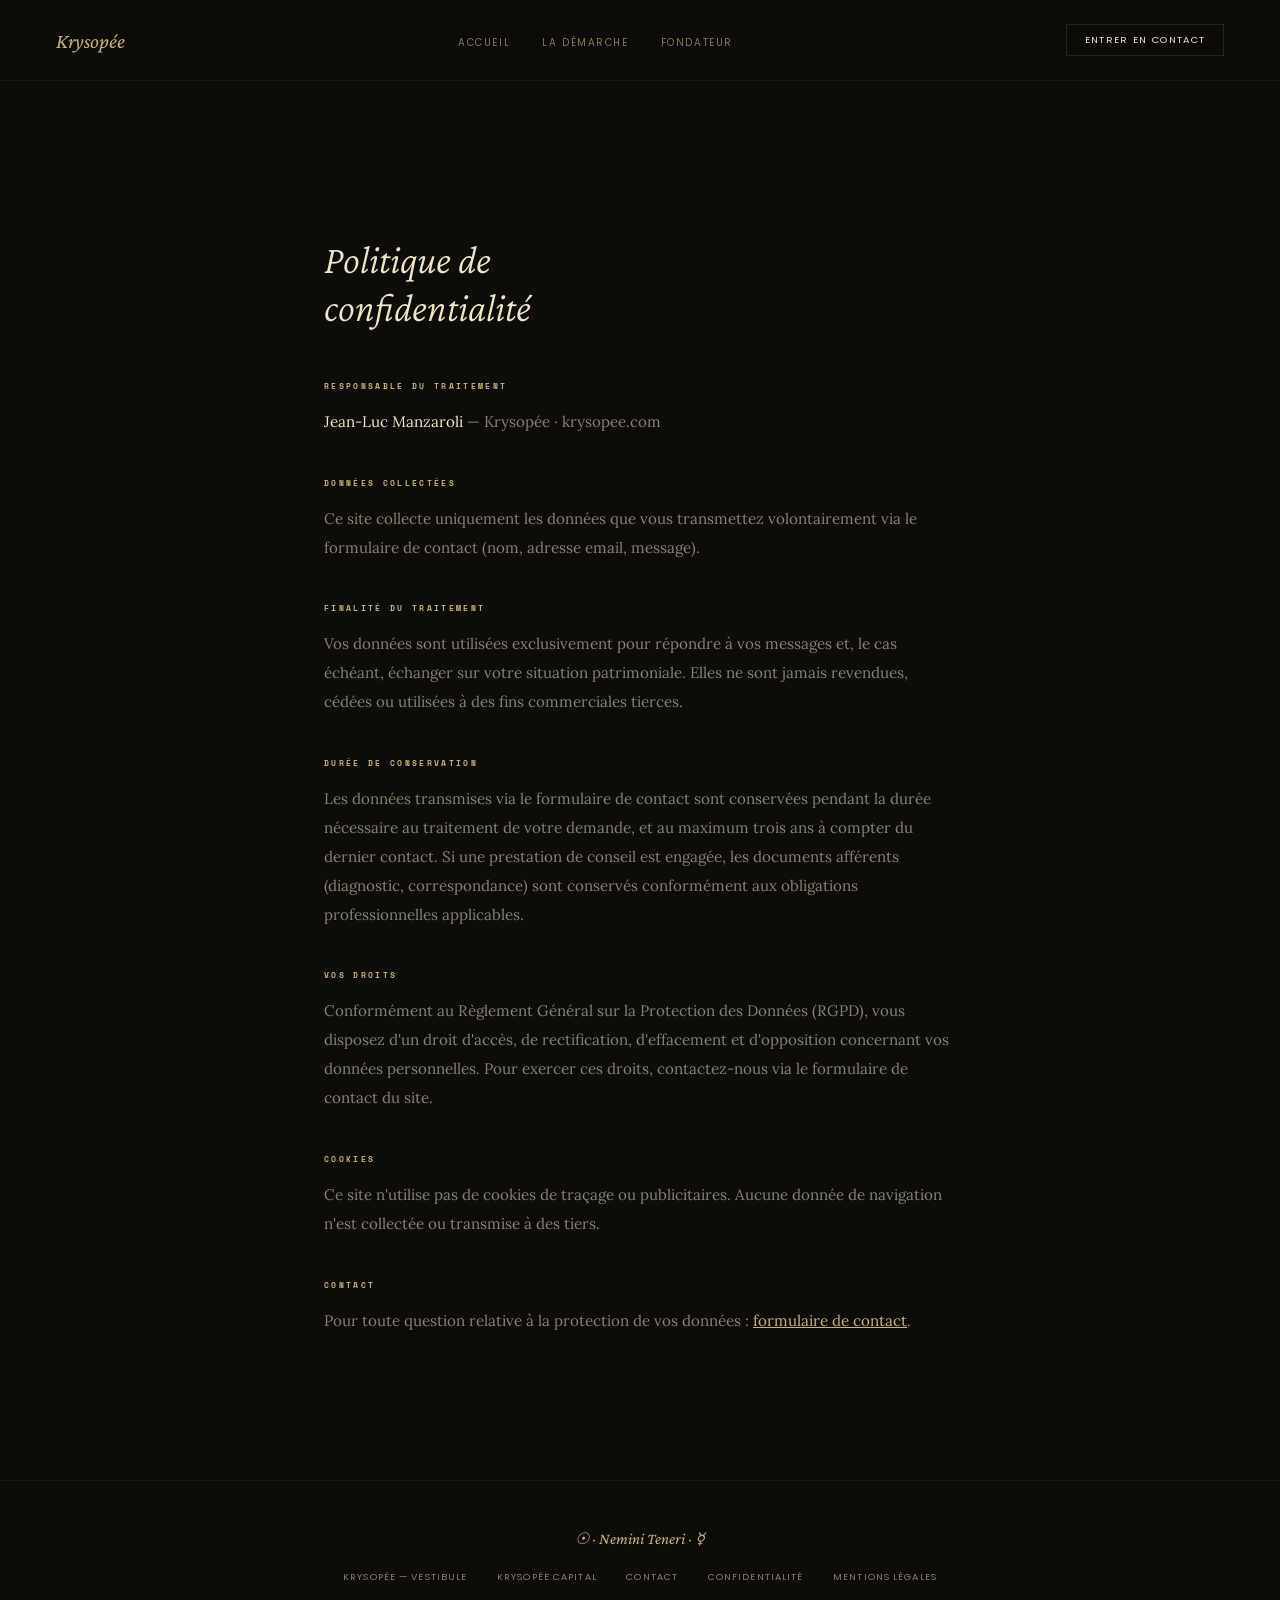
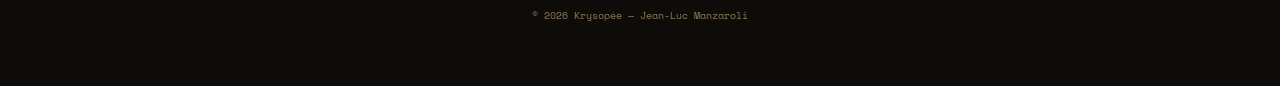
==== confidentialite.html @ d830239b "Add files via upload" ====
<!DOCTYPE html>
<html lang="fr">
<head>
<meta charset="UTF-8">
<meta name="viewport" content="width=device-width, initial-scale=1.0">
<title>Politique de confidentialité · Krysopée</title>
<meta name="description" content="Politique de confidentialité du site krysopee.com.">
<link rel="canonical" href="https://krysopee.com/confidentialite.html">
<link rel="preconnect" href="https://fonts.googleapis.com">
<link rel="preconnect" href="https://fonts.gstatic.com" crossorigin>
<link href="https://fonts.googleapis.com/css2?family=Crimson+Pro:ital,wght@0,300;0,400;1,300;1,400&family=Lora:ital,wght@0,400;1,400&family=Space+Mono:wght@400&family=Poppins:wght@400;500&display=swap" rel="stylesheet">
<link rel="stylesheet" href="style.css">
<style>
.legal-body { max-width: 760px; margin: 0 auto; padding: 8rem 4rem; }
.legal-body h1 { font-family: 'Crimson Pro', serif; font-size: 2.5rem; font-weight: 300; font-style: italic; color: var(--text); margin-bottom: 3rem; line-height: 1.2; }
.legal-body h2 { font-family: 'Space Mono', monospace; font-size: 0.52rem; letter-spacing: 0.28em; text-transform: uppercase; color: var(--or); margin: 2.5rem 0 1rem; }
.legal-body p { font-size: 0.95rem; font-weight: 300; line-height: 1.9; color: var(--gris-chaud); margin-bottom: 1rem; }
.legal-body p strong { font-weight: 400; color: var(--text); }
@media (max-width: 900px) { .legal-body { padding: 6rem 1.5rem; } }
</style>
</head>
<body>

<nav id="nav">
  <a href="index.html" class="nav-marque">Krysopée</a>
  <ul class="nav-links">
    <li><a href="conseil.html">Accueil</a></li>
    <li><a href="service.html">La Démarche</a></li>
    <li><a href="fondateur.html">Fondateur</a></li>
  </ul>
  <a href="contact.html" class="nav-contact">Entrer en contact</a>
</nav>

<div class="legal-body">
  <h1>Politique de<br>confidentialité</h1>

  <h2>Responsable du traitement</h2>
  <p><strong>Jean-Luc Manzaroli</strong> — Krysopée · krysopee.com</p>

  <h2>Données collectées</h2>
  <p>Ce site collecte uniquement les données que vous transmettez volontairement via le formulaire de contact (nom, adresse email, message).</p>

  <h2>Finalité du traitement</h2>
  <p>Vos données sont utilisées exclusivement pour répondre à vos messages et, le cas échéant, échanger sur votre situation patrimoniale. Elles ne sont jamais revendues, cédées ou utilisées à des fins commerciales tierces.</p>

  <h2>Durée de conservation</h2>
  <p>Les données transmises via le formulaire de contact sont conservées pendant la durée nécessaire au traitement de votre demande, et au maximum trois ans à compter du dernier contact. Si une prestation de conseil est engagée, les documents afférents (diagnostic, correspondance) sont conservés conformément aux obligations professionnelles applicables.</p>

  <h2>Vos droits</h2>
  <p>Conformément au Règlement Général sur la Protection des Données (RGPD), vous disposez d'un droit d'accès, de rectification, d'effacement et d'opposition concernant vos données personnelles. Pour exercer ces droits, contactez-nous via le formulaire de contact du site.</p>

  <h2>Cookies</h2>
  <p>Ce site n'utilise pas de cookies de traçage ou publicitaires. Aucune donnée de navigation n'est collectée ou transmise à des tiers.</p>

  <h2>Contact</h2>
  <p>Pour toute question relative à la protection de vos données : <a href="contact.html" style="color:var(--or);">formulaire de contact</a>.</p>
</div>

<footer>
  <span class="foot-devise">☉ · Nemini Teneri · ☿</span>
  <div class="foot-liens">
    <a href="index.html">Krysopée — Vestibule</a>
    <a href="https://krysopee.capital" target="_blank" rel="noopener">Krysopée.capital</a>
    <a href="contact.html">Contact</a>
    <a href="confidentialite.html">Confidentialité</a>
    <a href="mentions-legales.html">Mentions légales</a>
  </div>
  <span class="foot-note">© 2026 Krysopée — Jean-Luc Manzaroli</span>
</footer>

</body>
</html>
---- style.css ----
/* ═══════════════════════════════════════════════════════════
   KRYSOPÉE.COM — feuille de style partagée
   Mêmes tokens que krysopee.capital (identité de marque commune)
   ═══════════════════════════════════════════════════════════ */

:root {
  --k-black:   #080604;
  --k-bg:      #0E0C08;
  --k-bg-2:    #161209;
  --k-bg-3:    #1E180E;
  --k-gold:    #C8B47A;
  --k-gold-2:  #A8945A;
  --k-ivory:   #F0E6C8;
  --k-muted:   #8A7A5A;
  --k-border:  #2A2218;

  --bg:        var(--k-bg);
  --text:      var(--k-ivory);
  --text-sec:  var(--k-muted);
  --or:        var(--k-gold);
  --or-2:      var(--k-gold-2);
  --bord:      var(--k-border);
  --bord-pale: rgba(200,180,122,0.15);
  --bord-fin:  rgba(200,180,122,0.08);
  --gris-chaud:#8A8070;
}

* { box-sizing: border-box; }
body {
  margin: 0;
  background: var(--k-bg);
  color: var(--k-ivory);
  font-family: 'Lora', serif;
}
a { color: inherit; }
img { max-width: 100%; }

/* ── NAV ─────────────────────────────────────────────────── */
nav#nav {
  position: sticky; top: 0; z-index: 100;
  display: flex; align-items: center; justify-content: space-between;
  padding: 1.5rem 3.5rem;
  background: rgba(14,12,8,0.92);
  backdrop-filter: blur(6px);
  border-bottom: 0.5px solid var(--bord-fin);
}
.nav-marque {
  font-family: 'Crimson Pro', serif;
  font-style: italic;
  font-size: 1.3rem;
  color: var(--or);
  text-decoration: none;
}
.nav-links { display: flex; flex-wrap: nowrap; gap: 2rem; list-style: none; margin: 0; padding: 0; }
.nav-links a {
  font-family: 'Poppins', sans-serif;
  font-weight: 400;
  font-size: 0.62rem;
  letter-spacing: 0.16em;
  text-transform: uppercase;
  color: var(--text-sec);
  text-decoration: none;
  white-space: nowrap;
  transition: color 0.25s;
}
.nav-links a:hover, .nav-links a.active { color: var(--or); }
.nav-contact {
  font-family: 'Poppins', sans-serif;
  font-size: 0.6rem;
  letter-spacing: 0.14em;
  text-transform: uppercase;
  border: 1px solid var(--bord-pale);
  padding: 0.5rem 1.1rem;
  text-decoration: none;
  color: var(--k-ivory);
  transition: color 0.25s, border-color 0.25s;
}
.nav-contact:hover { color: var(--or); border-color: rgba(200,180,122,0.4); }

@media (max-width: 780px) {
  nav#nav { padding: 1.2rem 1.5rem; }
  .nav-links { display: none; }
}

/* ── HERO générique ──────────────────────────────────────── */
.hero {
  max-width: 760px;
  margin: 0 auto;
  padding: 7rem 2rem 5rem;
  text-align: center;
}
.hero-eyebrow {
  font-family: 'Poppins', sans-serif;
  font-size: 0.62rem;
  letter-spacing: 0.24em;
  text-transform: uppercase;
  color: var(--or-2);
  margin-bottom: 1.5rem;
}
.hero h1 {
  font-family: 'Crimson Pro', serif;
  font-weight: 300;
  font-style: italic;
  font-size: clamp(2rem, 4.2vw, 3rem);
  line-height: 1.25;
  margin: 0 0 1.5rem;
  color: var(--k-ivory);
}
.hero p {
  font-size: 1.02rem;
  line-height: 1.85;
  color: var(--gris-chaud);
  margin-bottom: 2.2rem;
}
.hero-cta {
  display: inline-block;
  font-family: 'Poppins', sans-serif;
  font-size: 0.64rem;
  letter-spacing: 0.14em;
  text-transform: uppercase;
  color: var(--or);
  text-decoration: none;
  border-bottom: 1px solid var(--bord-pale);
  padding-bottom: 3px;
}

/* ── SECTION générique ───────────────────────────────────── */
section.bloc {
  max-width: 720px;
  margin: 0 auto;
  padding: 5rem 2rem;
}
section.bloc + section.bloc { border-top: 1px solid var(--bord-fin); }
.bloc-eyebrow {
  font-family: 'Poppins', sans-serif;
  font-size: 0.6rem;
  letter-spacing: 0.2em;
  text-transform: uppercase;
  color: var(--or-2);
  margin-bottom: 1rem;
}
.bloc h2 {
  font-family: 'Crimson Pro', serif;
  font-weight: 300;
  font-style: italic;
  font-size: 1.9rem;
  margin: 0 0 1.75rem;
}
.bloc p {
  font-size: 1rem;
  line-height: 1.85;
  color: var(--k-ivory);
  margin-bottom: 1.4rem;
}
.exergue {
  font-family: 'Crimson Pro', serif;
  font-style: italic;
  font-size: 1.4rem;
  font-weight: 300;
  text-align: center;
  color: var(--or);
  line-height: 1.5;
  margin: 2.5rem 0 1.25rem;
}

/* ── VOLETS (cartes à trois colonnes) ────────────────────── */
.volets { display: grid; grid-template-columns: repeat(3, 1fr); gap: 1.5rem; margin: 2.5rem 0; }
.volet { padding: 1.75rem 1.5rem; background: var(--k-bg-2); border: 1px solid var(--bord-fin); }
.volet-num { font-family: 'Space Mono', monospace; font-size: 0.7rem; color: var(--or-2); margin-bottom: 0.75rem; }
.volet h3 { font-family: 'Lora', serif; font-size: 1.05rem; font-weight: 400; margin: 0 0 0.6rem; color: var(--k-ivory); }
.volet p { font-size: 0.88rem; color: var(--gris-chaud); line-height: 1.6; margin: 0; }
@media (max-width: 720px) { .volets { grid-template-columns: 1fr; } }

/* ── ENCADRÉS (limites, avertissements) ──────────────────── */
.limite {
  margin-top: 2rem;
  padding: 1.5rem 1.75rem;
  border-left: 2px solid var(--or-2);
  background: rgba(200,180,122,0.03);
  font-size: 0.92rem;
  line-height: 1.75;
  color: var(--gris-chaud);
}
.limite strong { color: var(--k-ivory); font-weight: 400; font-style: italic; }

.mention-sobre {
  margin-top: 2rem;
  padding-top: 2rem;
  border-top: 1px solid var(--bord-fin);
  text-align: center;
}
.mention-sobre .label {
  font-family: 'Poppins', sans-serif;
  font-size: 0.6rem;
  letter-spacing: 0.18em;
  text-transform: uppercase;
  color: var(--or-2);
  margin-bottom: 0.75rem;
}
.mention-sobre p.texte {
  max-width: 520px;
  margin: 0 auto;
  font-size: 0.95rem;
  color: var(--gris-chaud);
}

/* ── SIGNATURE / FONDATEUR ───────────────────────────────── */
.signature {
  font-family: 'Space Mono', monospace;
  font-size: 0.65rem;
  letter-spacing: 0.1em;
  color: var(--or);
  text-transform: uppercase;
  margin-top: 1.5rem;
}
.portrait-fondateur {
  width: 140px; height: 140px; border-radius: 50%; overflow: hidden;
  border: 0.5px solid var(--bord-pale);
  margin: 0 auto 2rem;
}
.portrait-fondateur img { width: 100%; height: 100%; object-fit: cover; filter: grayscale(10%) brightness(0.94); display: block; }

/* ── CONTACT ──────────────────────────────────────────────── */
.contact-hero { max-width: 620px; margin: 0 auto; text-align: center; padding: 7rem 2rem 2.5rem; }
.contact-zone { max-width: 480px; margin: 0 auto; padding: 0 2rem 6rem; }
.contact-form-simple { display: flex; flex-direction: column; gap: 1.5rem; }
.contact-form-simple input,
.contact-form-simple textarea {
  background: transparent; border: none; border-bottom: 0.5px solid var(--bord-fin);
  color: var(--text); padding: 1rem 0.2rem;
  font-family: 'Lora', Georgia, serif; font-size: 1rem; font-style: italic;
  outline: none; width: 100%; resize: none; transition: border-color 0.3s;
}
.contact-form-simple input::placeholder,
.contact-form-simple textarea::placeholder { color: var(--text-sec); opacity: 0.5; font-style: italic; }
.contact-form-simple input:focus,
.contact-form-simple textarea:focus { border-color: rgba(200,180,122,0.5); }
.contact-form-simple textarea { height: 130px; }
.contact-envoyer-simple {
  background: transparent; border: none; border-top: 0.5px solid var(--bord-fin);
  color: var(--or); padding: 1.1rem;
  font-family: 'Poppins', sans-serif; font-weight: 400;
  font-size: 0.6rem; letter-spacing: 0.28em; text-transform: uppercase;
  cursor: pointer; width: 100%; text-align: center; transition: all 0.3s; margin-top: 0.5rem;
}
.contact-envoyer-simple:hover { background: rgba(200,180,122,0.06); }
.contact-rgpd-simple {
  font-family: 'Poppins', sans-serif; font-weight: 300; font-size: 0.68rem;
  color: var(--text-sec); opacity: 0.5; line-height: 1.7; margin-top: 1.5rem; text-align: center;
}
.contact-confirm {
  display: none; padding: 1.5rem; border: 0.5px solid var(--bord-pale); margin-bottom: 1.5rem; text-align: center;
}
.contact-confirm p { font-family: 'Lora', Georgia, serif; font-style: italic; color: var(--or); font-size: 0.95rem; }

/* ── FOOTER ───────────────────────────────────────────────── */
footer {
  text-align: center;
  padding: 3rem 2rem 4rem;
  border-top: 1px solid var(--bord-fin);
}
.foot-devise {
  display: block;
  font-family: 'Crimson Pro', serif;
  font-style: italic;
  color: var(--or);
  font-size: 1rem;
  margin-bottom: 1rem;
}
.foot-liens a {
  font-family: 'Poppins', sans-serif;
  font-size: 0.58rem;
  letter-spacing: 0.12em;
  text-transform: uppercase;
  color: var(--gris-chaud);
  text-decoration: none;
  margin: 0 0.8rem;
}
.foot-liens a:hover { color: var(--or); }
.foot-note {
  display: block;
  margin-top: 1.5rem;
  font-family: 'Space Mono', monospace;
  font-size: 0.6rem;
  color: var(--k-muted);
}

@media (max-width: 900px) {
  .contact-hero { padding: 5rem 1.5rem 2.5rem; }
  .contact-zone { padding: 0 1.5rem 4rem; }
}
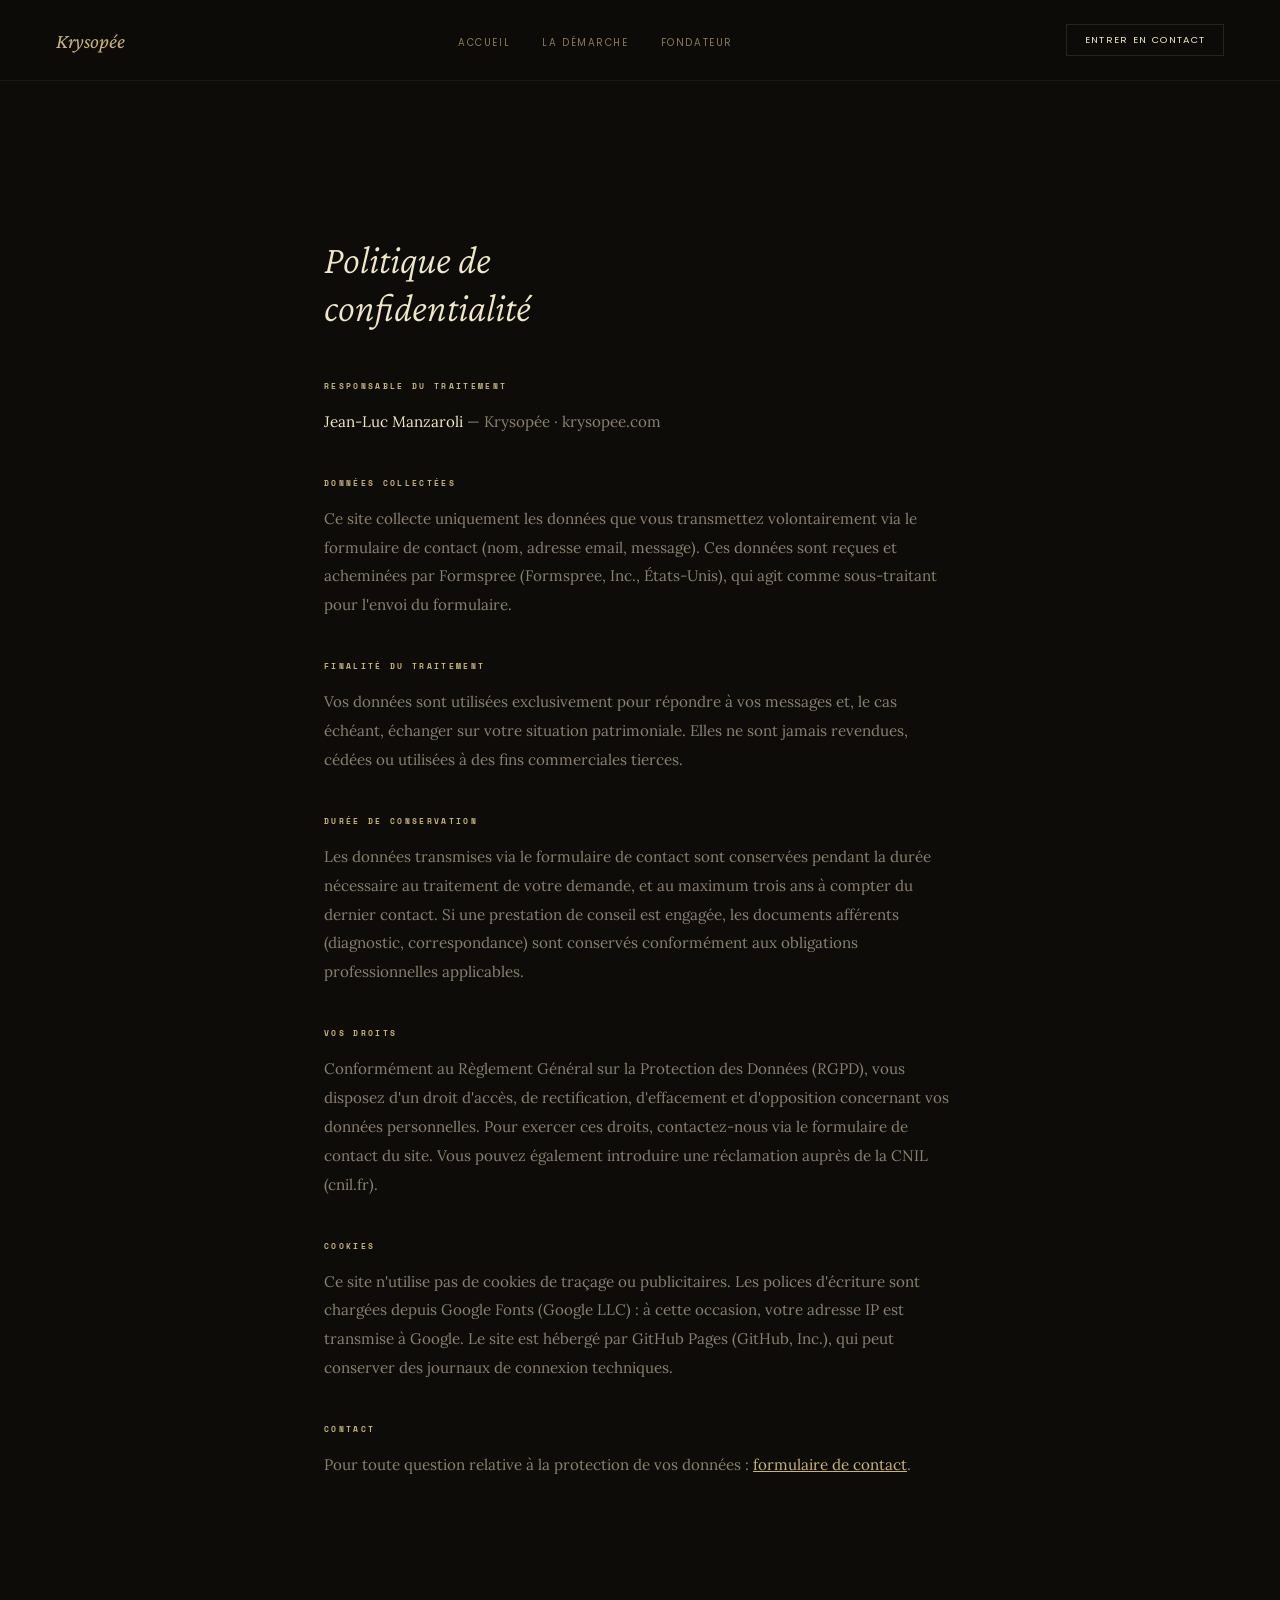
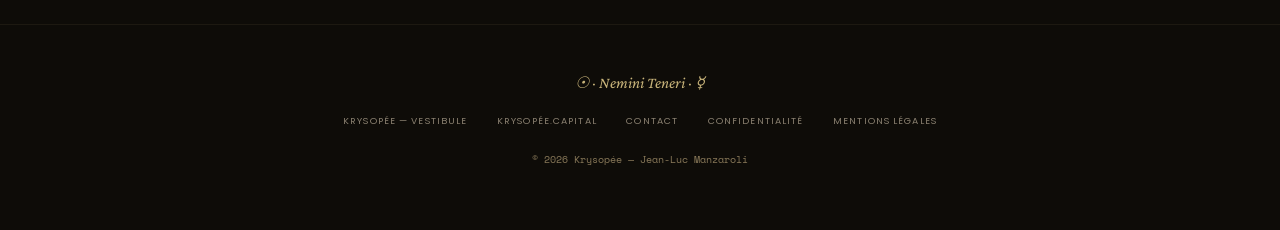
==== commit dc1ab93c: "Revise data collection and rights sections in privacy policy Updated privacy policy to include infor" ====
--- a/confidentialite.html
+++ b/confidentialite.html
@@ -38,7 +38,7 @@
   <p><strong>Jean-Luc Manzaroli</strong> — Krysopée · krysopee.com</p>
 
   <h2>Données collectées</h2>
-  <p>Ce site collecte uniquement les données que vous transmettez volontairement via le formulaire de contact (nom, adresse email, message).</p>
+  <p>Ce site collecte uniquement les données que vous transmettez volontairement via le formulaire de contact (nom, adresse email, message). Ces données sont reçues et acheminées par Formspree (Formspree, Inc., États-Unis), qui agit comme sous-traitant pour l'envoi du formulaire.</p>
 
   <h2>Finalité du traitement</h2>
   <p>Vos données sont utilisées exclusivement pour répondre à vos messages et, le cas échéant, échanger sur votre situation patrimoniale. Elles ne sont jamais revendues, cédées ou utilisées à des fins commerciales tierces.</p>
@@ -47,10 +47,10 @@
   <p>Les données transmises via le formulaire de contact sont conservées pendant la durée nécessaire au traitement de votre demande, et au maximum trois ans à compter du dernier contact. Si une prestation de conseil est engagée, les documents afférents (diagnostic, correspondance) sont conservés conformément aux obligations professionnelles applicables.</p>
 
   <h2>Vos droits</h2>
-  <p>Conformément au Règlement Général sur la Protection des Données (RGPD), vous disposez d'un droit d'accès, de rectification, d'effacement et d'opposition concernant vos données personnelles. Pour exercer ces droits, contactez-nous via le formulaire de contact du site.</p>
+  <p>Conformément au Règlement Général sur la Protection des Données (RGPD), vous disposez d'un droit d'accès, de rectification, d'effacement et d'opposition concernant vos données personnelles. Pour exercer ces droits, contactez-nous via le formulaire de contact du site. Vous pouvez également introduire une réclamation auprès de la CNIL (cnil.fr).</p>
 
   <h2>Cookies</h2>
-  <p>Ce site n'utilise pas de cookies de traçage ou publicitaires. Aucune donnée de navigation n'est collectée ou transmise à des tiers.</p>
+  <p>Ce site n'utilise pas de cookies de traçage ou publicitaires. Les polices d'écriture sont chargées depuis Google Fonts (Google LLC) : à cette occasion, votre adresse IP est transmise à Google. Le site est hébergé par GitHub Pages (GitHub, Inc.), qui peut conserver des journaux de connexion techniques.</p>
 
   <h2>Contact</h2>
   <p>Pour toute question relative à la protection de vos données : <a href="contact.html" style="color:var(--or);">formulaire de contact</a>.</p>
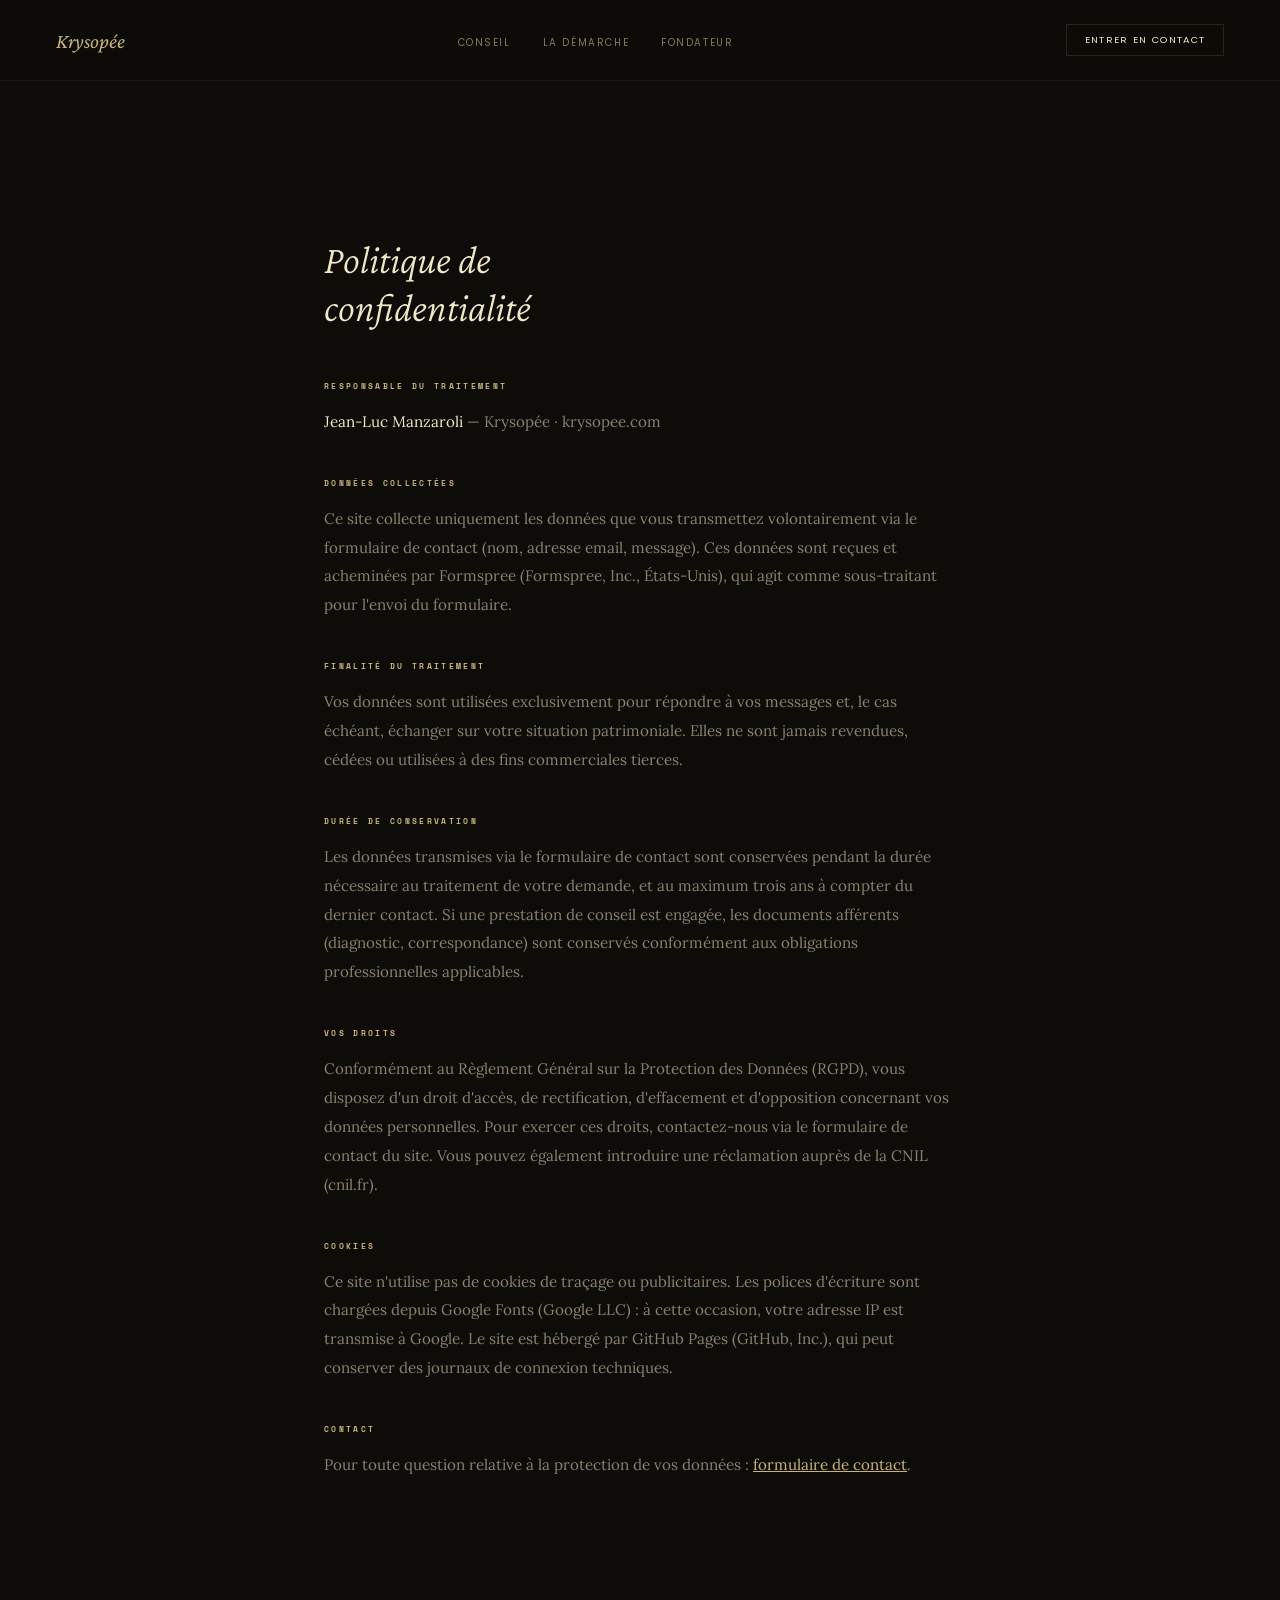
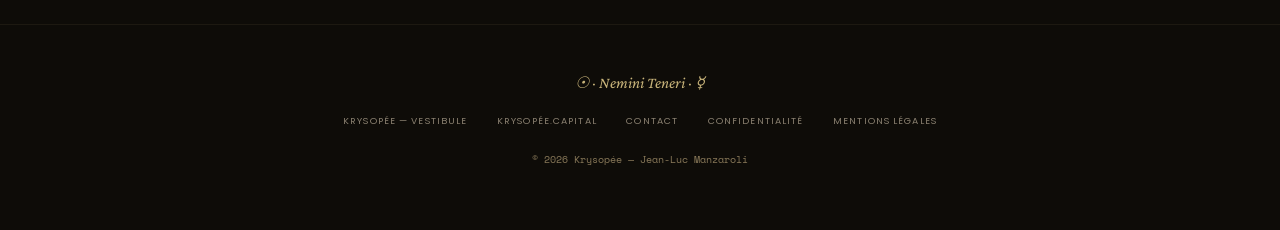
==== commit b856e1c4: "Vestibule : textes d'ancrage et mention réglementaire ; menu Accueil→Conseil ; fondateur : formulati" ====
--- a/confidentialite.html
+++ b/confidentialite.html
@@ -24,7 +24,7 @@
 <nav id="nav">
   <a href="index.html" class="nav-marque">Krysopée</a>
   <ul class="nav-links">
-    <li><a href="conseil.html">Accueil</a></li>
+    <li><a href="conseil.html">Conseil</a></li>
     <li><a href="service.html">La Démarche</a></li>
     <li><a href="fondateur.html">Fondateur</a></li>
   </ul>
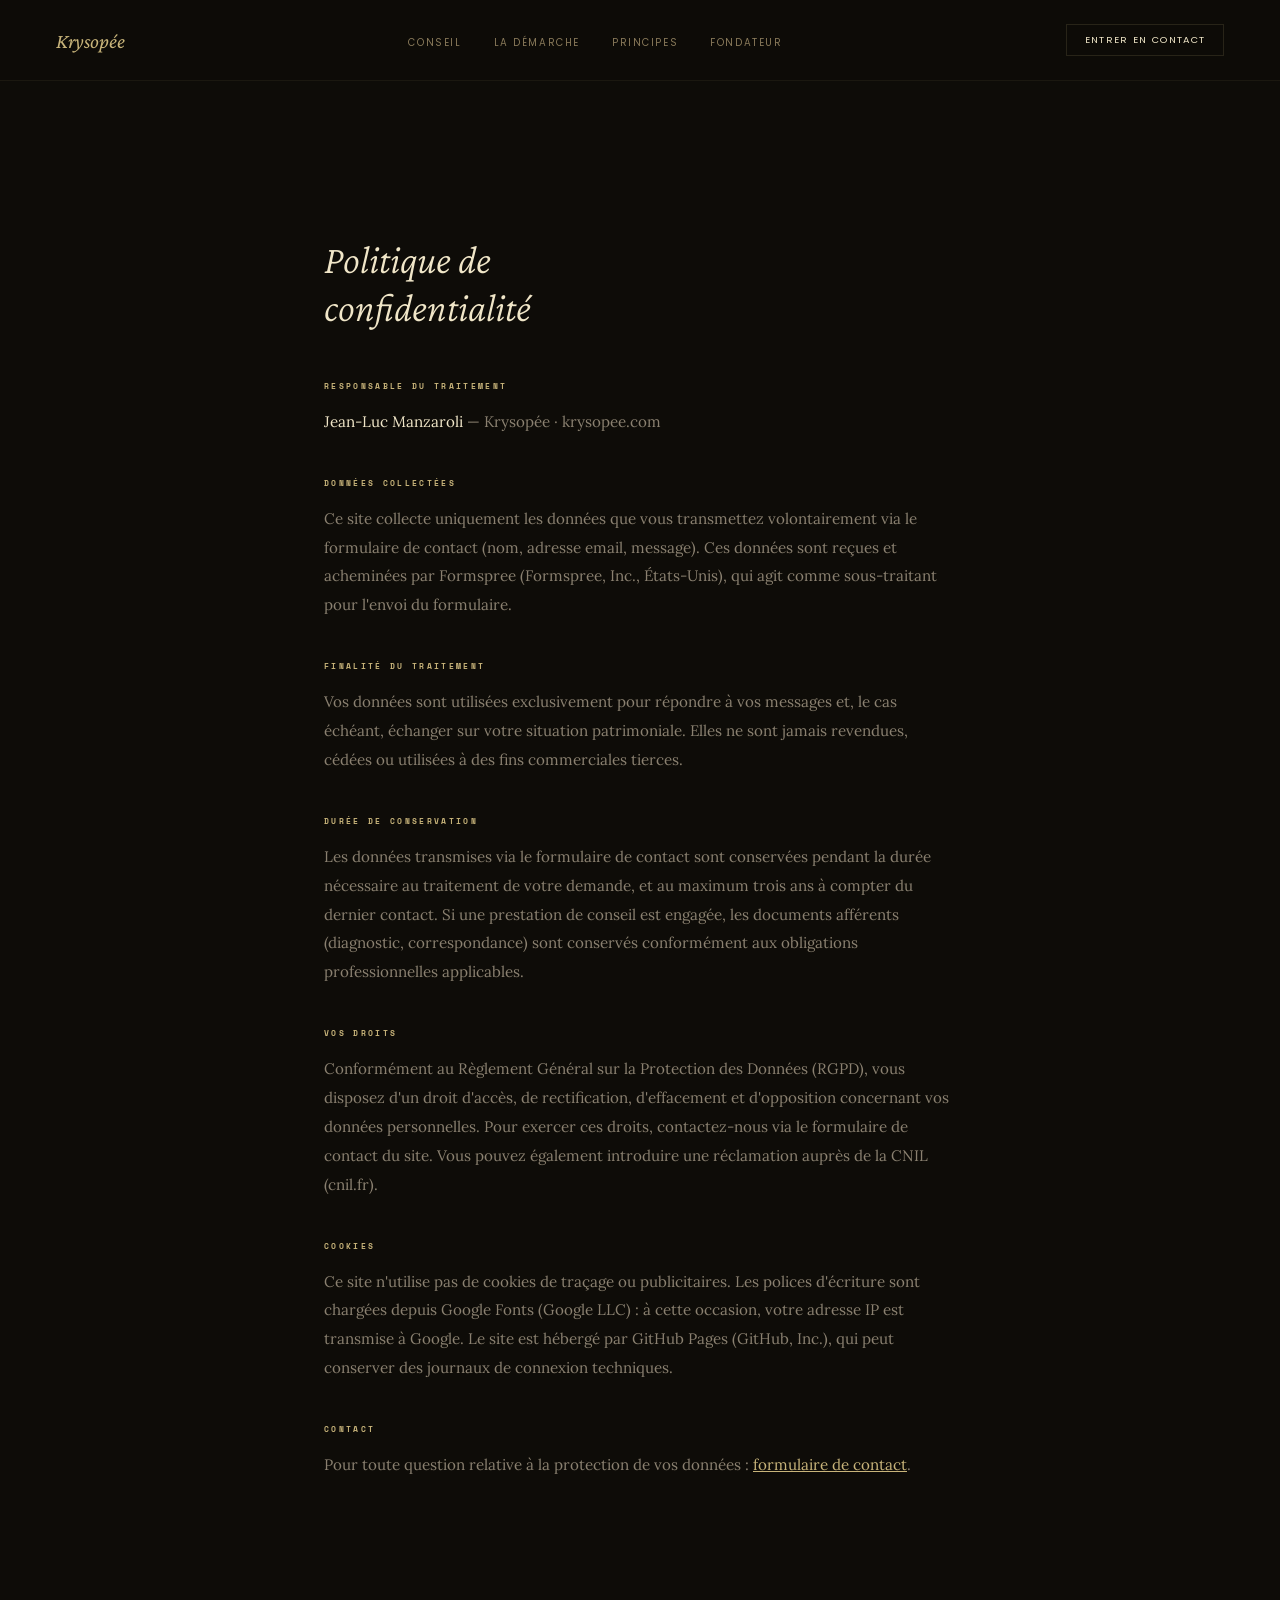
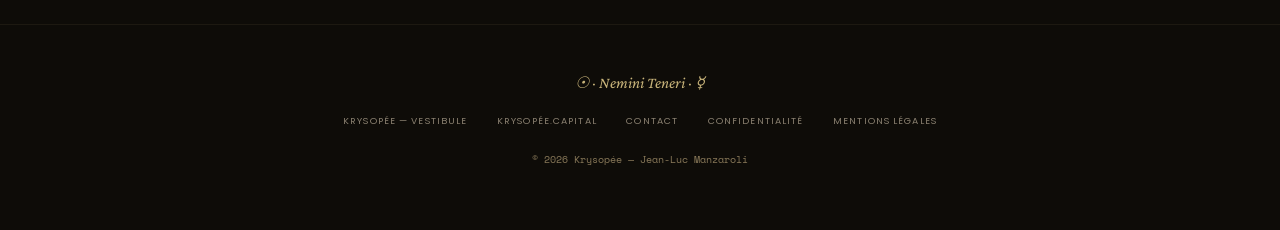
==== commit b530e488: "Ajout de la page Principes, lien de menu, glose de la devise alignée sur le Manifeste, sitemap" ====
--- a/confidentialite.html
+++ b/confidentialite.html
@@ -26,6 +26,7 @@
   <ul class="nav-links">
     <li><a href="conseil.html">Conseil</a></li>
     <li><a href="service.html">La Démarche</a></li>
+    <li><a href="principes.html">Principes</a></li>
     <li><a href="fondateur.html">Fondateur</a></li>
   </ul>
   <a href="contact.html" class="nav-contact">Entrer en contact</a>
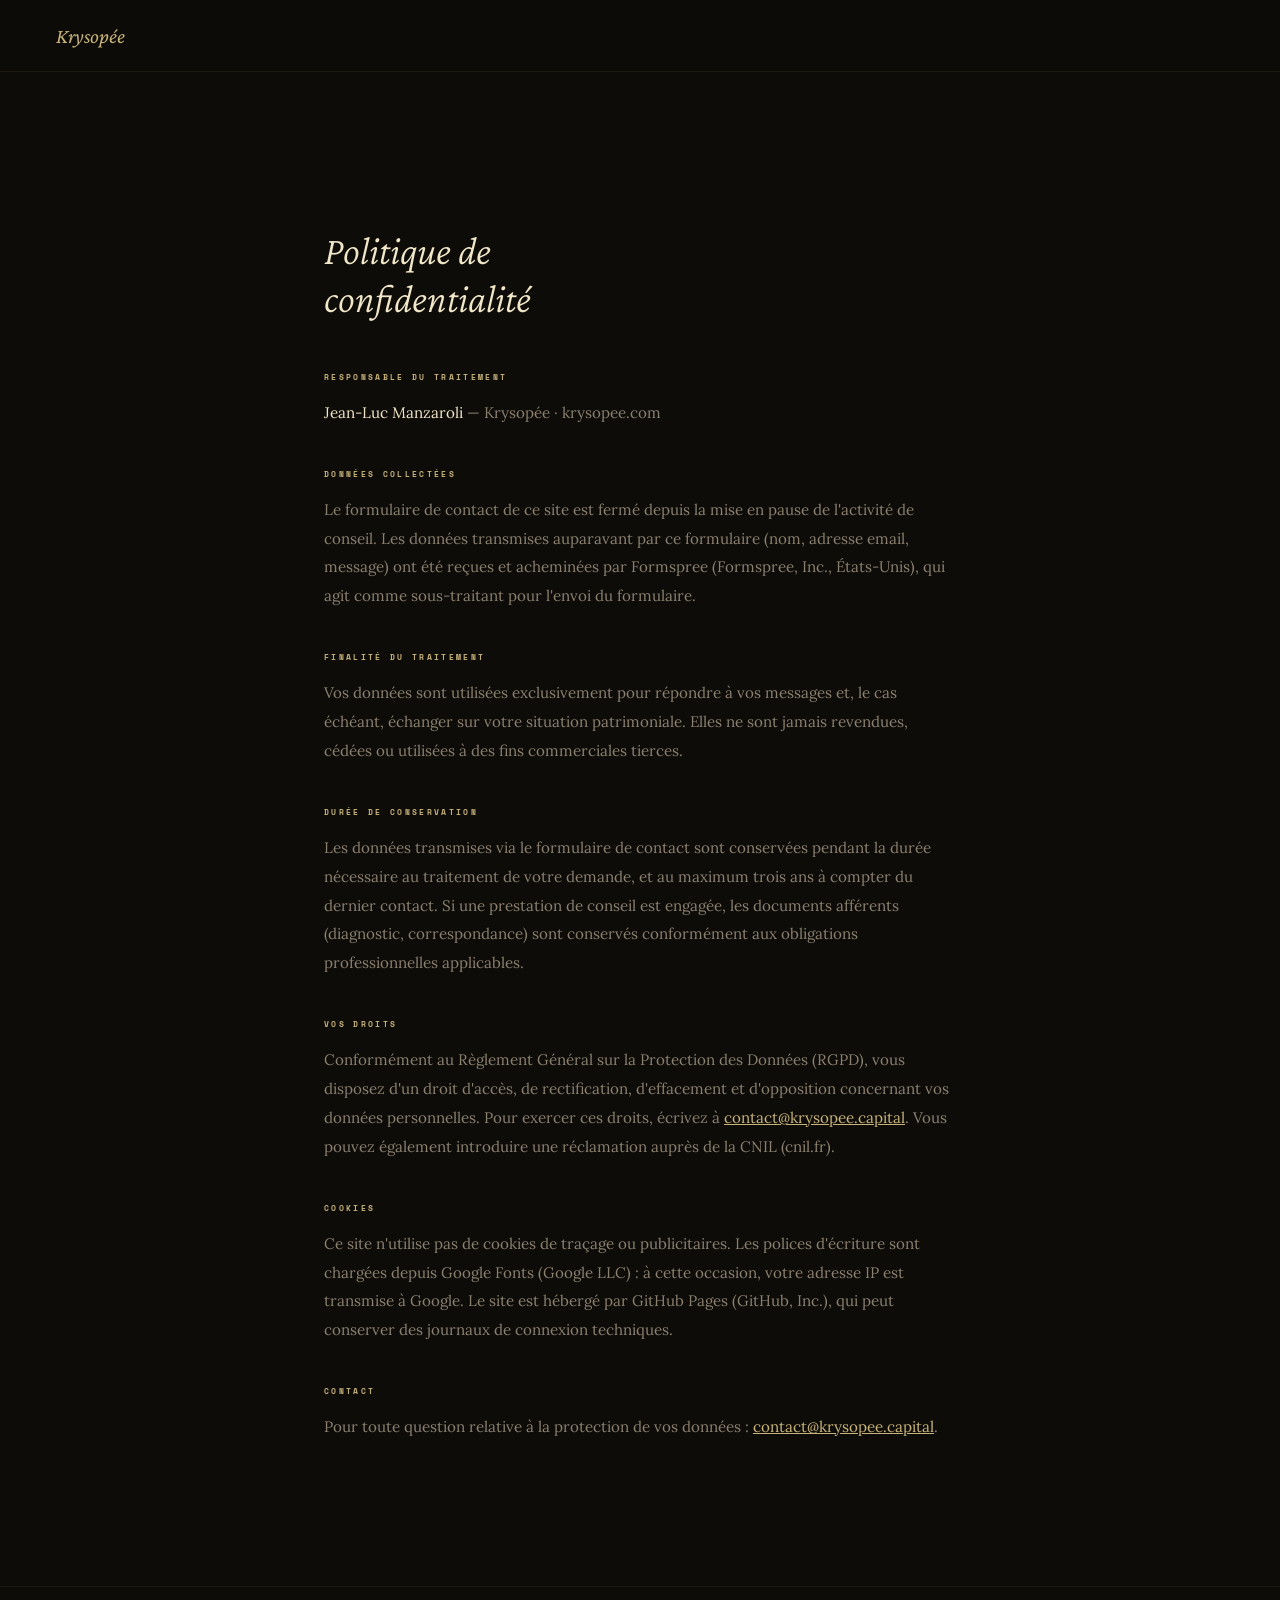
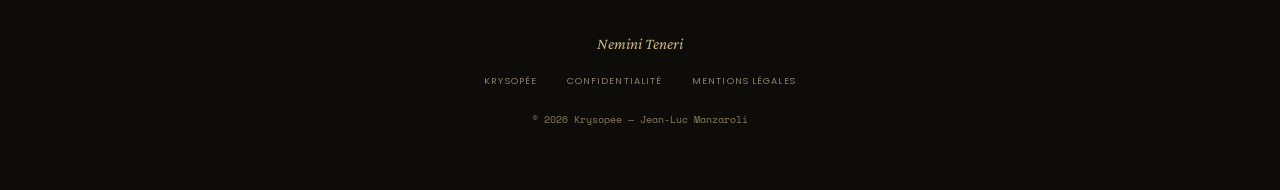
==== commit 903d3bb1: "Mise en veille du site : conseil en pause L'activité de conseil en stratégie patrimoniale est suspen" ====
--- a/confidentialite.html
+++ b/confidentialite.html
@@ -23,13 +23,6 @@
 
 <nav id="nav">
   <a href="index.html" class="nav-marque">Krysopée</a>
-  <ul class="nav-links">
-    <li><a href="conseil.html">Conseil</a></li>
-    <li><a href="service.html">La Démarche</a></li>
-    <li><a href="principes.html">Principes</a></li>
-    <li><a href="fondateur.html">Fondateur</a></li>
-  </ul>
-  <a href="contact.html" class="nav-contact">Entrer en contact</a>
 </nav>
 
 <div class="legal-body">
@@ -39,7 +32,7 @@
   <p><strong>Jean-Luc Manzaroli</strong> — Krysopée · krysopee.com</p>
 
   <h2>Données collectées</h2>
-  <p>Ce site collecte uniquement les données que vous transmettez volontairement via le formulaire de contact (nom, adresse email, message). Ces données sont reçues et acheminées par Formspree (Formspree, Inc., États-Unis), qui agit comme sous-traitant pour l'envoi du formulaire.</p>
+  <p>Le formulaire de contact de ce site est fermé depuis la mise en pause de l'activité de conseil. Les données transmises auparavant par ce formulaire (nom, adresse email, message) ont été reçues et acheminées par Formspree (Formspree, Inc., États-Unis), qui agit comme sous-traitant pour l'envoi du formulaire.</p>
 
   <h2>Finalité du traitement</h2>
   <p>Vos données sont utilisées exclusivement pour répondre à vos messages et, le cas échéant, échanger sur votre situation patrimoniale. Elles ne sont jamais revendues, cédées ou utilisées à des fins commerciales tierces.</p>
@@ -48,21 +41,19 @@
   <p>Les données transmises via le formulaire de contact sont conservées pendant la durée nécessaire au traitement de votre demande, et au maximum trois ans à compter du dernier contact. Si une prestation de conseil est engagée, les documents afférents (diagnostic, correspondance) sont conservés conformément aux obligations professionnelles applicables.</p>
 
   <h2>Vos droits</h2>
-  <p>Conformément au Règlement Général sur la Protection des Données (RGPD), vous disposez d'un droit d'accès, de rectification, d'effacement et d'opposition concernant vos données personnelles. Pour exercer ces droits, contactez-nous via le formulaire de contact du site. Vous pouvez également introduire une réclamation auprès de la CNIL (cnil.fr).</p>
+  <p>Conformément au Règlement Général sur la Protection des Données (RGPD), vous disposez d'un droit d'accès, de rectification, d'effacement et d'opposition concernant vos données personnelles. Pour exercer ces droits, écrivez à <a href="mailto:contact@krysopee.capital" style="color:var(--or);">contact@krysopee.capital</a>. Vous pouvez également introduire une réclamation auprès de la CNIL (cnil.fr).</p>
 
   <h2>Cookies</h2>
   <p>Ce site n'utilise pas de cookies de traçage ou publicitaires. Les polices d'écriture sont chargées depuis Google Fonts (Google LLC) : à cette occasion, votre adresse IP est transmise à Google. Le site est hébergé par GitHub Pages (GitHub, Inc.), qui peut conserver des journaux de connexion techniques.</p>
 
   <h2>Contact</h2>
-  <p>Pour toute question relative à la protection de vos données : <a href="contact.html" style="color:var(--or);">formulaire de contact</a>.</p>
+  <p>Pour toute question relative à la protection de vos données : <a href="mailto:contact@krysopee.capital" style="color:var(--or);">contact@krysopee.capital</a>.</p>
 </div>
 
 <footer>
-  <span class="foot-devise">☉ · Nemini Teneri · ☿</span>
+  <span class="foot-devise">Nemini Teneri</span>
   <div class="foot-liens">
-    <a href="index.html">Krysopée — Vestibule</a>
-    <a href="https://krysopee.capital" target="_blank" rel="noopener">Krysopée.capital</a>
-    <a href="contact.html">Contact</a>
+    <a href="index.html">Krysopée</a>
     <a href="confidentialite.html">Confidentialité</a>
     <a href="mentions-legales.html">Mentions légales</a>
   </div>
